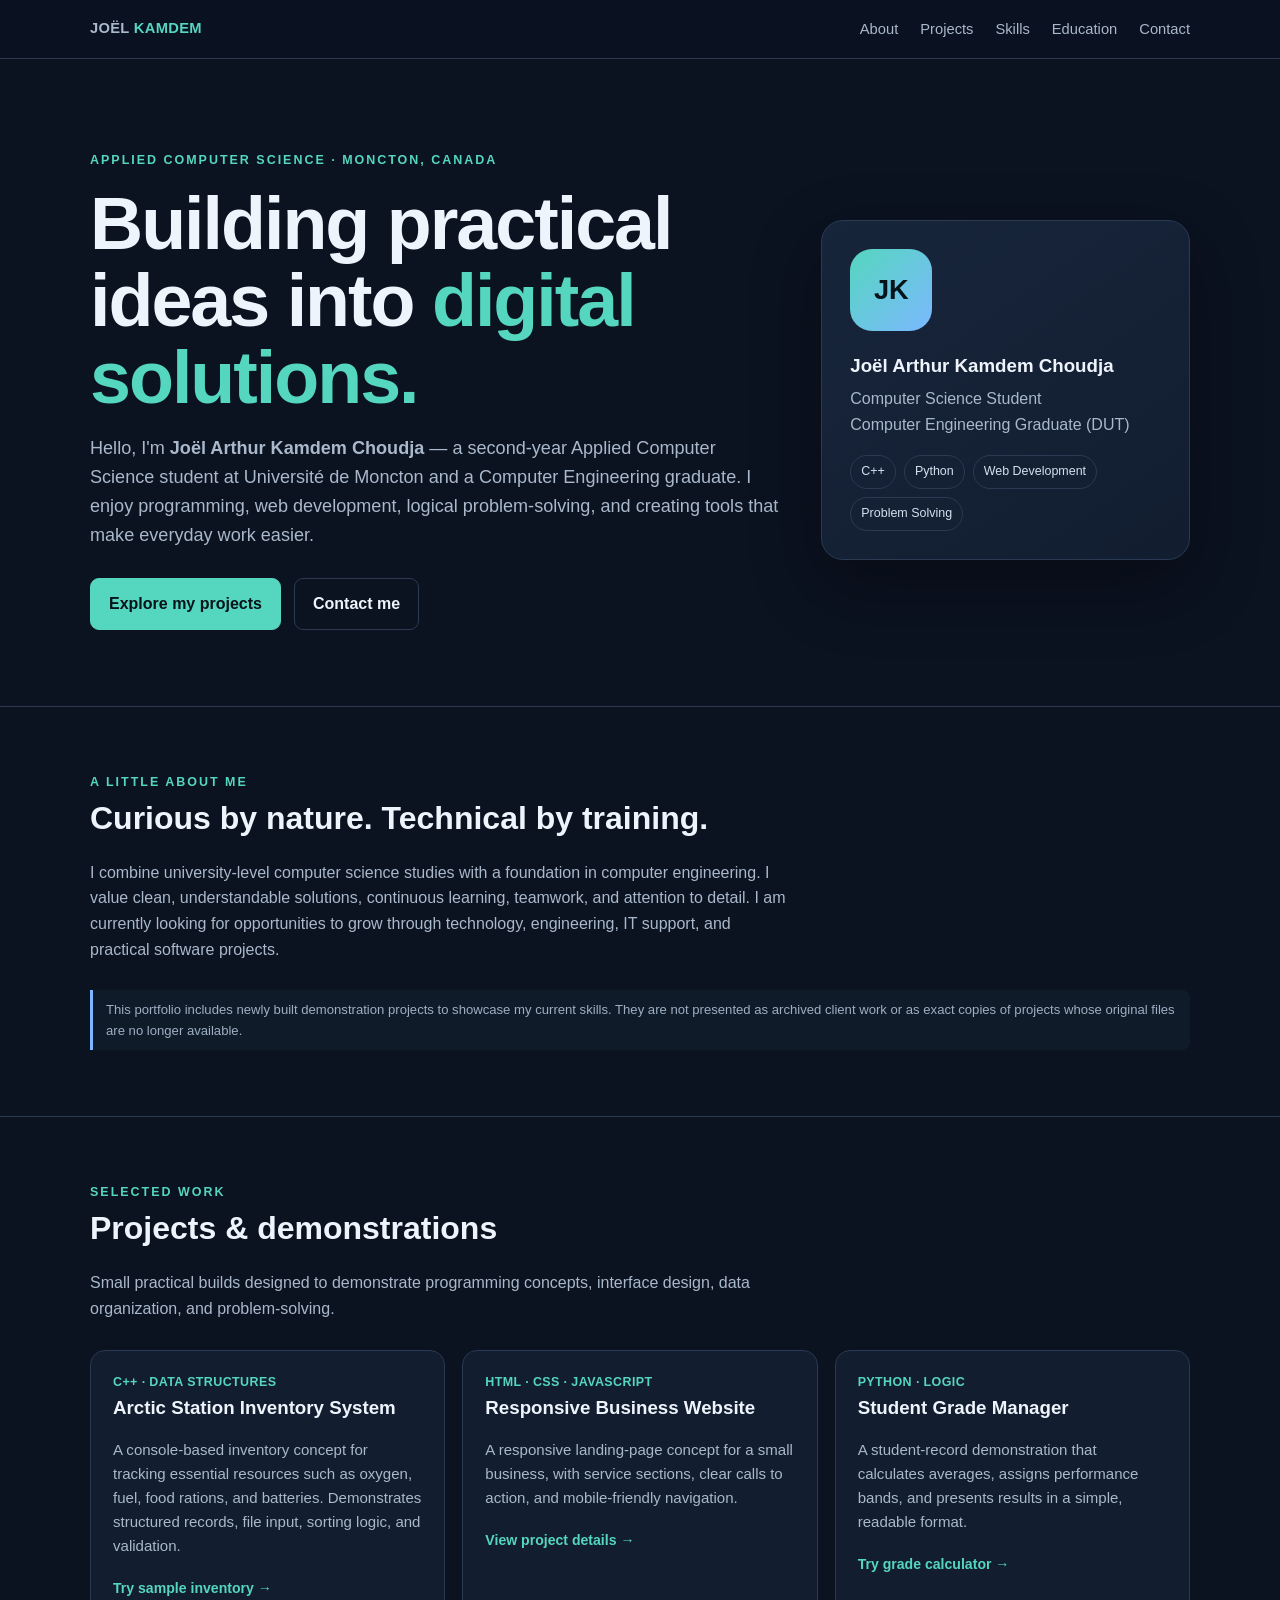
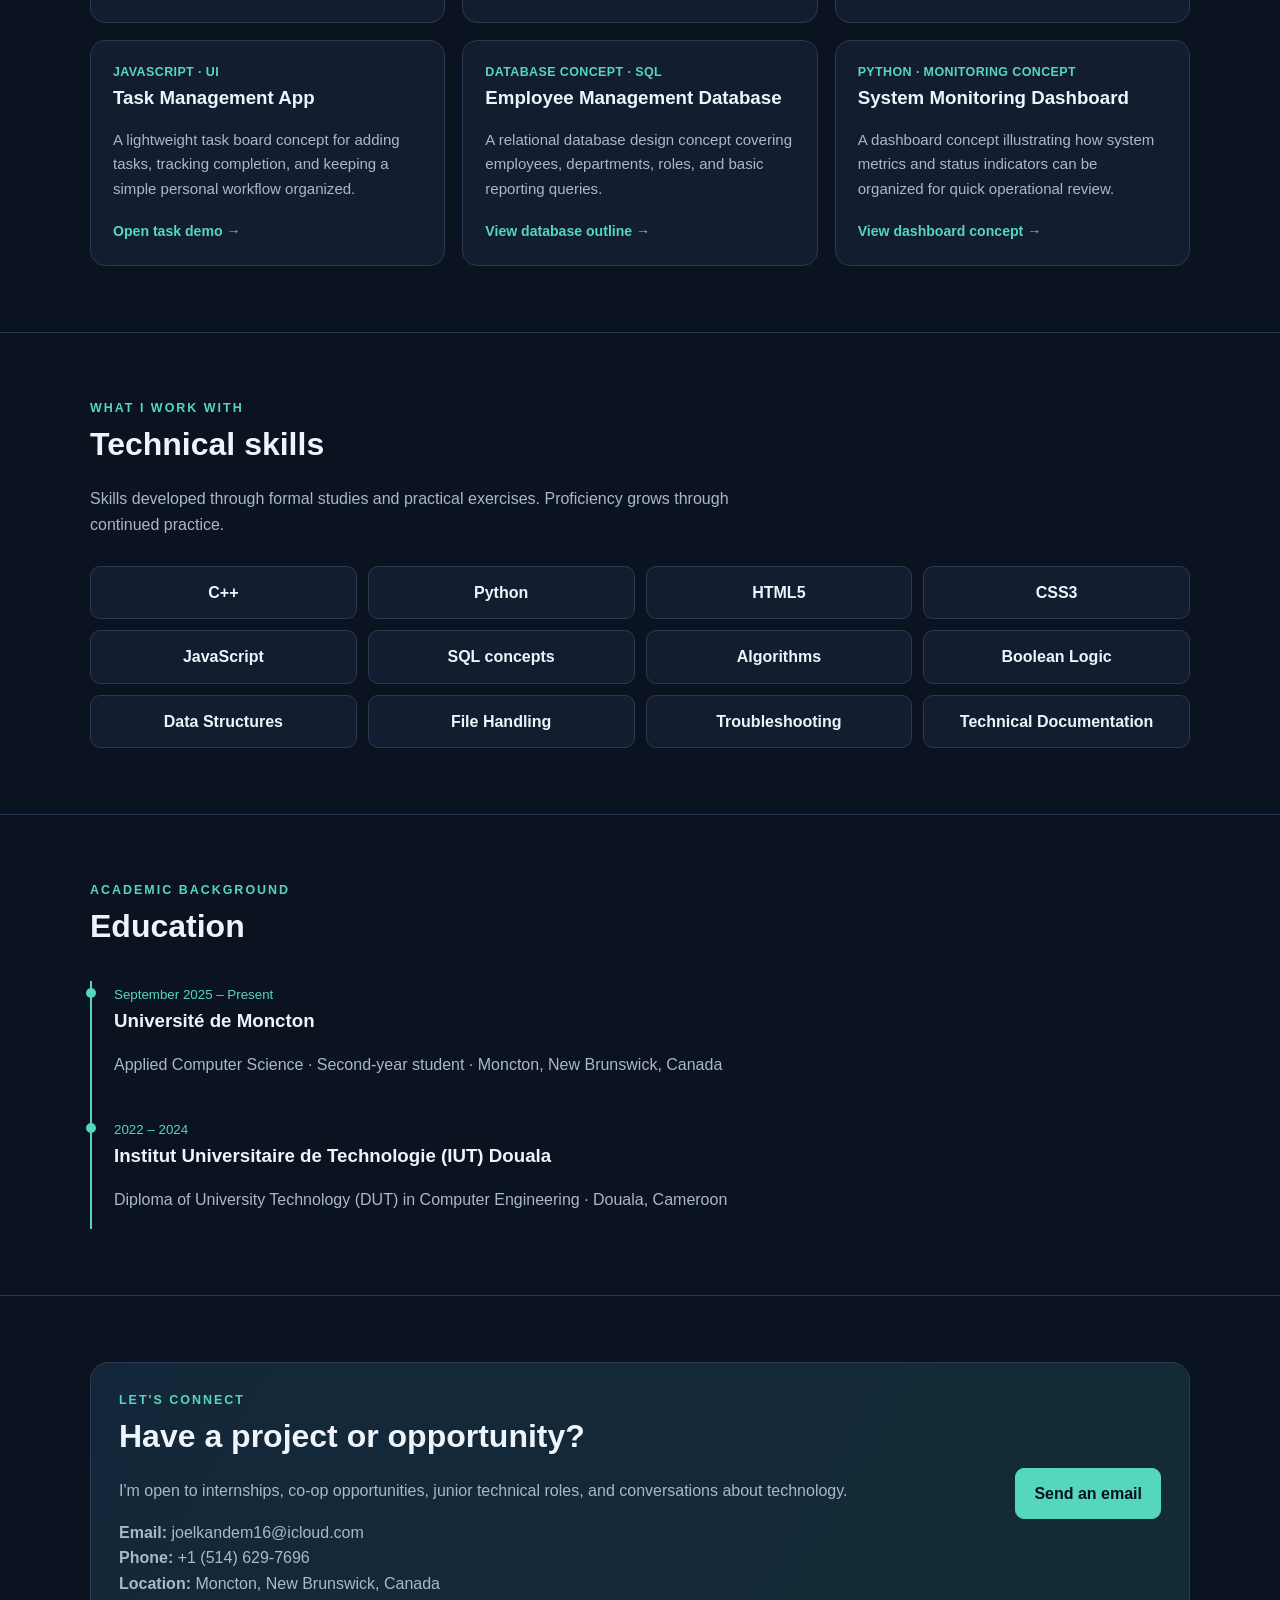
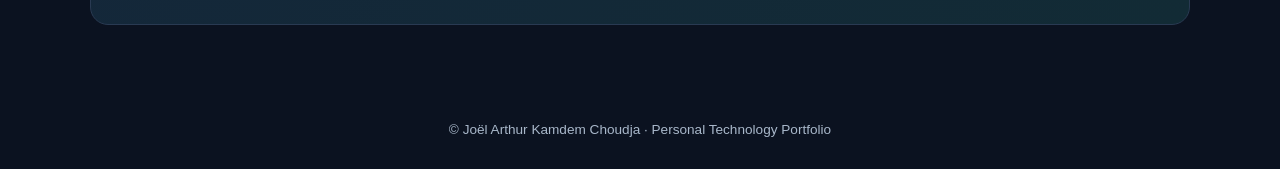
==== index.html @ 630c07f0 "Add files via upload" ====
<!DOCTYPE html>
<html lang="en">
<head>
<meta charset="UTF-8">
<meta name="viewport" content="width=device-width, initial-scale=1.0">
<meta name="description" content="Portfolio of Joël Arthur Kamdem Choudja, Applied Computer Science student and Computer Engineering graduate in Moncton, New Brunswick.">
<title>Joël Arthur Kamdem Choudja | Technology Portfolio</title>
<style>
:root{--bg:#0b1220;--panel:#121d30;--panel2:#17253b;--text:#eef4fb;--muted:#a9b8ca;--accent:#55d6be;--accent2:#7bb8ff;--line:#293a52}
*{box-sizing:border-box}html{scroll-behavior:smooth}body{margin:0;background:var(--bg);color:var(--text);font-family:Inter,Segoe UI,Arial,sans-serif;line-height:1.6}
a{color:inherit;text-decoration:none}.wrap{width:min(1100px,92%);margin:auto}
header{position:sticky;top:0;z-index:10;background:#0b1220eF;border-bottom:1px solid var(--line);backdrop-filter:blur(12px)}
nav{display:flex;justify-content:space-between;align-items:center;padding:16px 0;gap:20px}.brand{font-weight:800;letter-spacing:.3px}.brand span{color:var(--accent)}
nav ul{display:flex;gap:22px;list-style:none;padding:0;margin:0;flex-wrap:wrap}nav a{font-size:.92rem;color:var(--muted)}nav a:hover{color:var(--accent)}
.hero{padding:92px 0 76px;display:grid;grid-template-columns:1.5fr .8fr;gap:40px;align-items:center}
.eyebrow{color:var(--accent);font-weight:700;text-transform:uppercase;letter-spacing:2px;font-size:.78rem}
h1{font-size:clamp(2.5rem,6vw,4.6rem);line-height:1.05;margin:14px 0 18px;letter-spacing:-2px}
h1 em{font-style:normal;color:var(--accent)}.lead{font-size:1.13rem;color:var(--muted);max-width:690px}
.actions{display:flex;gap:13px;flex-wrap:wrap;margin-top:28px}.btn{display:inline-block;padding:12px 18px;border-radius:9px;font-weight:700;border:1px solid var(--accent);background:var(--accent);color:#07131b}.btn.secondary{background:transparent;color:var(--text);border-color:var(--line)}
.profile-card{background:linear-gradient(145deg,var(--panel2),var(--panel));border:1px solid var(--line);border-radius:22px;padding:28px;box-shadow:0 25px 70px #0005}
.initials{width:82px;height:82px;border-radius:22px;display:grid;place-items:center;background:linear-gradient(135deg,var(--accent),var(--accent2));color:#07131b;font-size:1.7rem;font-weight:900;margin-bottom:20px}
.profile-card h3{margin:0 0 5px}.profile-card p{color:var(--muted);margin:0}.tagrow{display:flex;flex-wrap:wrap;gap:8px;margin-top:18px}
.tag{font-size:.78rem;padding:6px 10px;border:1px solid var(--line);border-radius:99px;color:#d3e1ef}
section{padding:66px 0;border-top:1px solid var(--line)}.section-head{max-width:700px;margin-bottom:28px}
h2{font-size:2rem;margin:0 0 8px}.section-head p,.muted{color:var(--muted)}
.grid{display:grid;grid-template-columns:repeat(3,1fr);gap:17px}
.card{background:var(--panel);border:1px solid var(--line);border-radius:15px;padding:22px;transition:.2s}
.card:hover{transform:translateY(-4px);border-color:#47718d}.card h3{margin:0 0 8px}.card p{color:var(--muted);font-size:.94rem}.meta{font-size:.78rem;color:var(--accent);font-weight:700;letter-spacing:.4px}
.skillgrid{display:grid;grid-template-columns:repeat(4,1fr);gap:11px}.skill{background:var(--panel);border:1px solid var(--line);padding:13px;border-radius:10px;text-align:center;font-weight:650}
.timeline{border-left:2px solid var(--accent);padding-left:22px;display:grid;gap:22px}.timeline article{position:relative}.timeline article:before{content:"";position:absolute;width:10px;height:10px;border-radius:50%;background:var(--accent);left:-28px;top:7px}.timeline h3{margin:0}.timeline small{color:var(--accent)}
.contactbox{display:flex;justify-content:space-between;align-items:center;gap:24px;background:linear-gradient(120deg,#14273a,#122b35);border:1px solid var(--line);border-radius:18px;padding:28px}.contactbox p{color:var(--muted);margin-bottom:0}
footer{padding:28px 0;color:var(--muted);font-size:.85rem;text-align:center}
.note{font-size:.82rem;color:#9eafc2;border-left:3px solid var(--accent2);padding:9px 13px;background:#101b2a;border-radius:0 8px 8px 0;margin-top:18px}
.demo{display:inline-block;margin-top:7px;color:var(--accent);font-weight:700;font-size:.88rem;cursor:pointer;background:none;border:0;padding:0}
#demoPanel{display:none;margin-top:18px;background:#08101c;border:1px solid var(--line);border-radius:12px;padding:18px}
#demoPanel input{padding:9px;border-radius:7px;border:1px solid var(--line);background:var(--panel);color:white;margin:4px}
@media(max-width:800px){.hero{grid-template-columns:1fr;padding:65px 0}.grid{grid-template-columns:1fr 1fr}.skillgrid{grid-template-columns:1fr 1fr}.contactbox{display:block}}
@media(max-width:540px){nav{align-items:flex-start;flex-direction:column}nav ul{gap:13px}.grid{grid-template-columns:1fr}.hero{padding-top:48px}section{padding:48px 0}}
</style>
</head>
<body>
<header><div class="wrap"><nav>
<a class="brand" href="#home">JOËL <span>KAMDEM</span></a>
<ul><li><a href="#about">About</a></li><li><a href="#projects">Projects</a></li><li><a href="#skills">Skills</a></li><li><a href="#education">Education</a></li><li><a href="#contact">Contact</a></li></ul>
</nav></div></header>
<main>
<div class="wrap hero" id="home">
<div>
<div class="eyebrow">Applied Computer Science · Moncton, Canada</div>
<h1>Building practical ideas into <em>digital solutions.</em></h1>
<p class="lead">Hello, I'm <strong>Joël Arthur Kamdem Choudja</strong> — a second-year Applied Computer Science student at Université de Moncton and a Computer Engineering graduate. I enjoy programming, web development, logical problem-solving, and creating tools that make everyday work easier.</p>
<div class="actions"><a class="btn" href="#projects">Explore my projects</a><a class="btn secondary" href="mailto:joelkandem16@icloud.com">Contact me</a></div>
</div>
<aside class="profile-card">
<div class="initials">JK</div><h3>Joël Arthur Kamdem Choudja</h3><p>Computer Science Student<br>Computer Engineering Graduate (DUT)</p>
<div class="tagrow"><span class="tag">C++</span><span class="tag">Python</span><span class="tag">Web Development</span><span class="tag">Problem Solving</span></div>
</aside>
</div>

<section id="about"><div class="wrap">
<div class="section-head"><div class="eyebrow">A little about me</div><h2>Curious by nature. Technical by training.</h2>
<p>I combine university-level computer science studies with a foundation in computer engineering. I value clean, understandable solutions, continuous learning, teamwork, and attention to detail. I am currently looking for opportunities to grow through technology, engineering, IT support, and practical software projects.</p></div>
<div class="note">This portfolio includes newly built demonstration projects to showcase my current skills. They are not presented as archived client work or as exact copies of projects whose original files are no longer available.</div>
</div></section>

<section id="projects"><div class="wrap">
<div class="section-head"><div class="eyebrow">Selected work</div><h2>Projects & demonstrations</h2><p>Small practical builds designed to demonstrate programming concepts, interface design, data organization, and problem-solving.</p></div>
<div class="grid">
<article class="card"><div class="meta">C++ · DATA STRUCTURES</div><h3>Arctic Station Inventory System</h3><p>A console-based inventory concept for tracking essential resources such as oxygen, fuel, food rations, and batteries. Demonstrates structured records, file input, sorting logic, and validation.</p><button class="demo" onclick="showDemo('inventory')">Try sample inventory →</button></article>
<article class="card"><div class="meta">HTML · CSS · JAVASCRIPT</div><h3>Responsive Business Website</h3><p>A responsive landing-page concept for a small business, with service sections, clear calls to action, and mobile-friendly navigation.</p><button class="demo" onclick="showDemo('website')">View project details →</button></article>
<article class="card"><div class="meta">PYTHON · LOGIC</div><h3>Student Grade Manager</h3><p>A student-record demonstration that calculates averages, assigns performance bands, and presents results in a simple, readable format.</p><button class="demo" onclick="showDemo('grades')">Try grade calculator →</button></article>
<article class="card"><div class="meta">JAVASCRIPT · UI</div><h3>Task Management App</h3><p>A lightweight task board concept for adding tasks, tracking completion, and keeping a simple personal workflow organized.</p><button class="demo" onclick="showDemo('tasks')">Open task demo →</button></article>
<article class="card"><div class="meta">DATABASE CONCEPT · SQL</div><h3>Employee Management Database</h3><p>A relational database design concept covering employees, departments, roles, and basic reporting queries.</p><button class="demo" onclick="showDemo('database')">View database outline →</button></article>
<article class="card"><div class="meta">PYTHON · MONITORING CONCEPT</div><h3>System Monitoring Dashboard</h3><p>A dashboard concept illustrating how system metrics and status indicators can be organized for quick operational review.</p><button class="demo" onclick="showDemo('monitor')">View dashboard concept →</button></article>
</div>
<div id="demoPanel" aria-live="polite"></div>
</div></section>

<section id="skills"><div class="wrap">
<div class="section-head"><div class="eyebrow">What I work with</div><h2>Technical skills</h2><p>Skills developed through formal studies and practical exercises. Proficiency grows through continued practice.</p></div>
<div class="skillgrid"><div class="skill">C++</div><div class="skill">Python</div><div class="skill">HTML5</div><div class="skill">CSS3</div><div class="skill">JavaScript</div><div class="skill">SQL concepts</div><div class="skill">Algorithms</div><div class="skill">Boolean Logic</div><div class="skill">Data Structures</div><div class="skill">File Handling</div><div class="skill">Troubleshooting</div><div class="skill">Technical Documentation</div></div>
</div></section>

<section id="education"><div class="wrap">
<div class="section-head"><div class="eyebrow">Academic background</div><h2>Education</h2></div>
<div class="timeline">
<article><small>September 2025 – Present</small><h3>Université de Moncton</h3><p class="muted">Applied Computer Science · Second-year student · Moncton, New Brunswick, Canada</p></article>
<article><small>2022 – 2024</small><h3>Institut Universitaire de Technologie (IUT) Douala</h3><p class="muted">Diploma of University Technology (DUT) in Computer Engineering · Douala, Cameroon</p></article>
</div>
</div></section>

<section id="contact"><div class="wrap">
<div class="contactbox"><div><div class="eyebrow">Let's connect</div><h2>Have a project or opportunity?</h2><p>I'm open to internships, co-op opportunities, junior technical roles, and conversations about technology.</p><p><strong>Email:</strong> joelkandem16@icloud.com<br><strong>Phone:</strong> +1 (514) 629-7696<br><strong>Location:</strong> Moncton, New Brunswick, Canada</p></div><a class="btn" href="mailto:joelkandem16@icloud.com">Send an email</a></div>
</div></section>
</main>
<footer><div class="wrap">© <span id="year"></span> Joël Arthur Kamdem Choudja · Personal Technology Portfolio</div></footer>
<script>
document.getElementById('year').textContent=new Date().getFullYear();
function showDemo(type){
 const p=document.getElementById('demoPanel'); p.style.display='block';
 const content={
 inventory:`<h3>Sample inventory</h3><p>Illustrative records from the Arctic Station resource-tracking concept.</p><table style="width:100%;border-collapse:collapse"><tr><th align="left">Resource</th><th align="left">Quantity</th><th align="left">Status</th></tr><tr><td>Oxygen</td><td>120 units</td><td>Available</td></tr><tr><td>Fuel</td><td>85 units</td><td>Available</td></tr><tr><td>Food rations</td><td>240 packs</td><td>Available</td></tr><tr><td>Batteries</td><td>18 units</td><td>Low stock</td></tr></table>`,
 website:`<h3>Responsive business website</h3><p>Demo scope: responsive navigation, hero section, service cards, about section, contact call-to-action, and accessible mobile layout. The current portfolio itself demonstrates these front-end techniques.</p>`,
 grades:`<h3>Student grade calculator</h3><p>Enter three marks to calculate an average.</p><input id="g1" type="number" min="0" max="100" placeholder="Mark 1"><input id="g2" type="number" min="0" max="100" placeholder="Mark 2"><input id="g3" type="number" min="0" max="100" placeholder="Mark 3"><button class="btn" onclick="calcGrades()">Calculate</button><p id="gradeResult"></p>`,
 tasks:`<h3>Task list demo</h3><input id="taskInput" placeholder="Write a task"><button class="btn" onclick="addTask()">Add task</button><ul id="taskList"></ul>`,
 database:`<h3>Database outline</h3><p><b>Employees</b>(employee_id, first_name, last_name, department_id, role_id)<br><b>Departments</b>(department_id, department_name)<br><b>Roles</b>(role_id, role_name)<br>Example query objective: list employees by department and summarize headcount.</p>`,
 monitor:`<h3>Monitoring dashboard concept</h3><p>Example indicators: CPU utilization 34% · Memory utilization 62% · Storage utilization 48% · Service status: Operational. Values are illustrative and are not live device telemetry.</p>`
 };
 p.innerHTML=content[type]+'<p><button class="demo" onclick="document.getElementById(\\'demoPanel\\').style.display=\\'none\\'">Close ×</button></p>';
 p.scrollIntoView({behavior:'smooth',block:'nearest'});
}
function calcGrades(){let a=['g1','g2','g3'].map(x=>Number(document.getElementById(x).value));if(a.some(x=>!Number.isFinite(x)||x<0||x>100)){document.getElementById('gradeResult').textContent='Please enter three marks between 0 and 100.';return;}let avg=a.reduce((x,y)=>x+y,0)/3;document.getElementById('gradeResult').textContent='Average: '+avg.toFixed(1)+'%';}
function addTask(){let i=document.getElementById('taskInput'),v=i.value.trim();if(!v)return;let li=document.createElement('li');li.textContent=v+' ';let b=document.createElement('button');b.textContent='Done';b.className='demo';b.onclick=()=>{li.style.textDecoration='line-through';};li.appendChild(b);document.getElementById('taskList').appendChild(li);i.value='';}
</script>
</body></html>
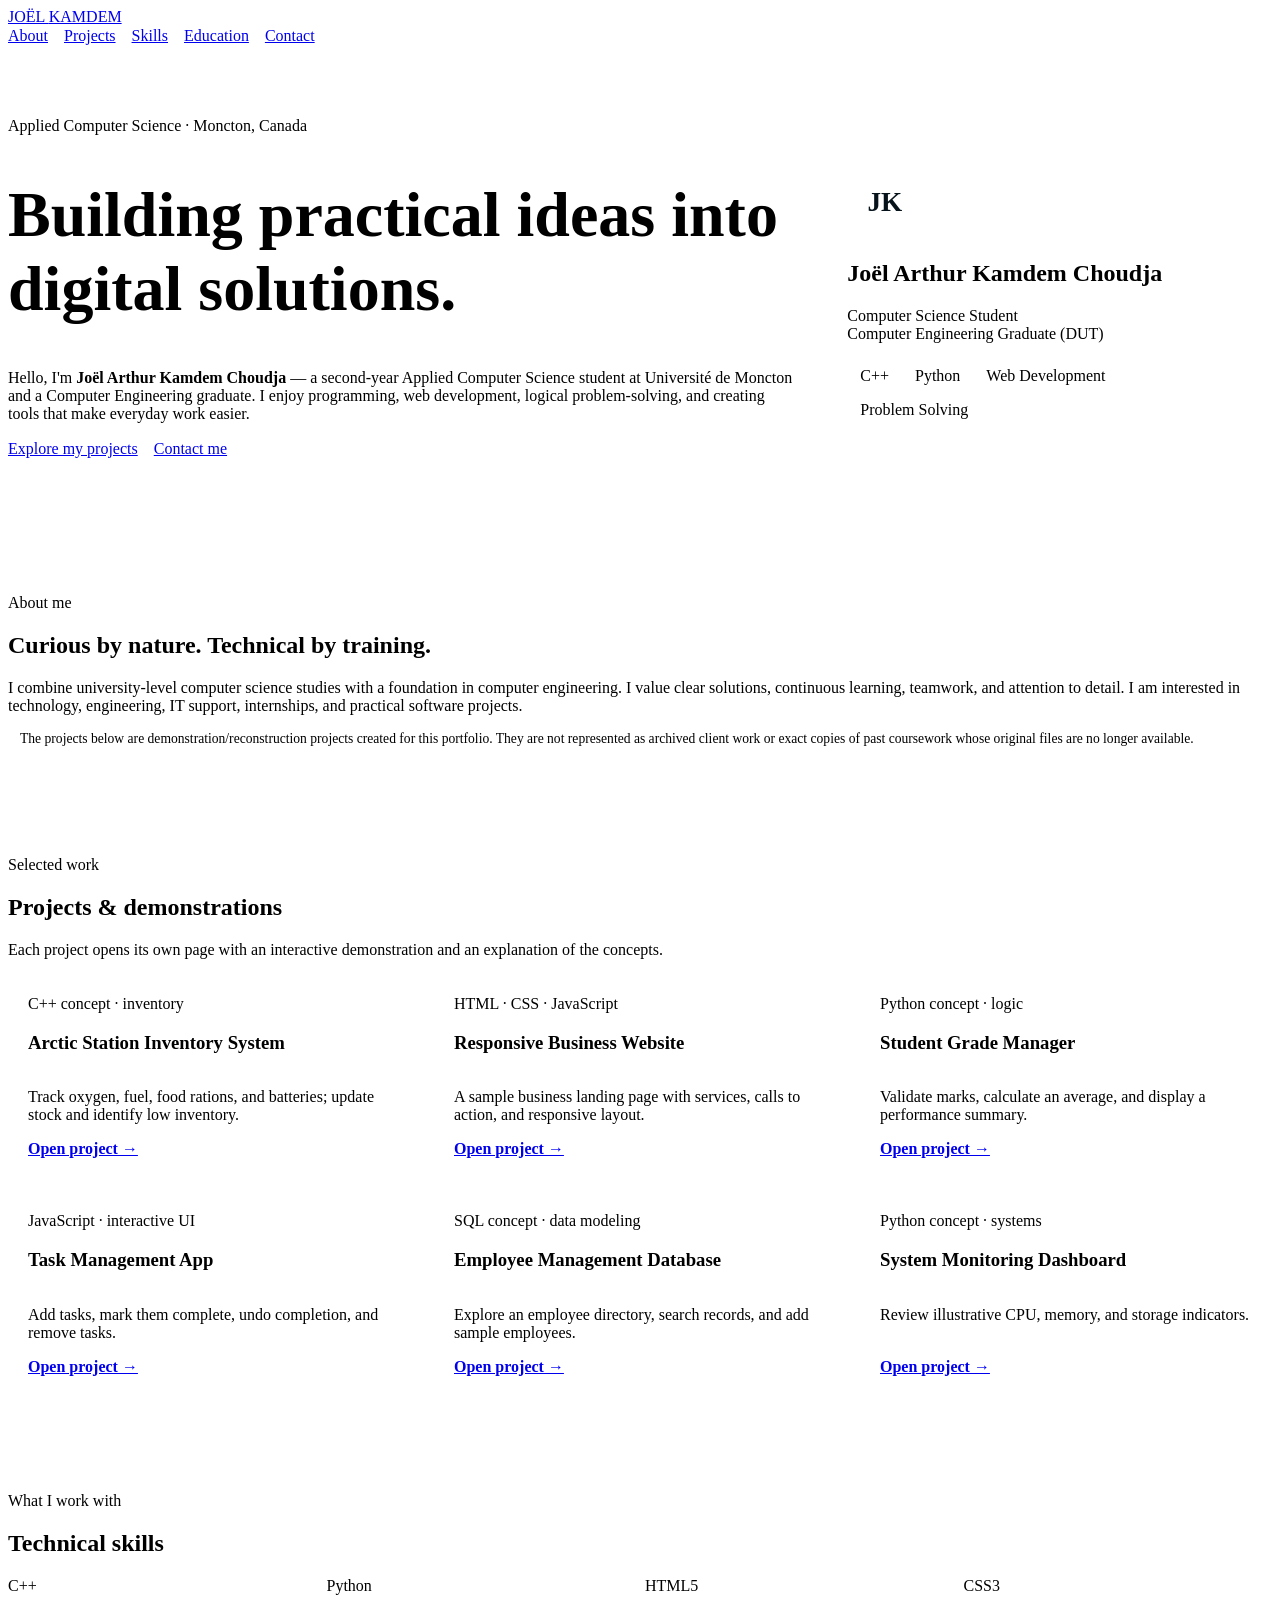
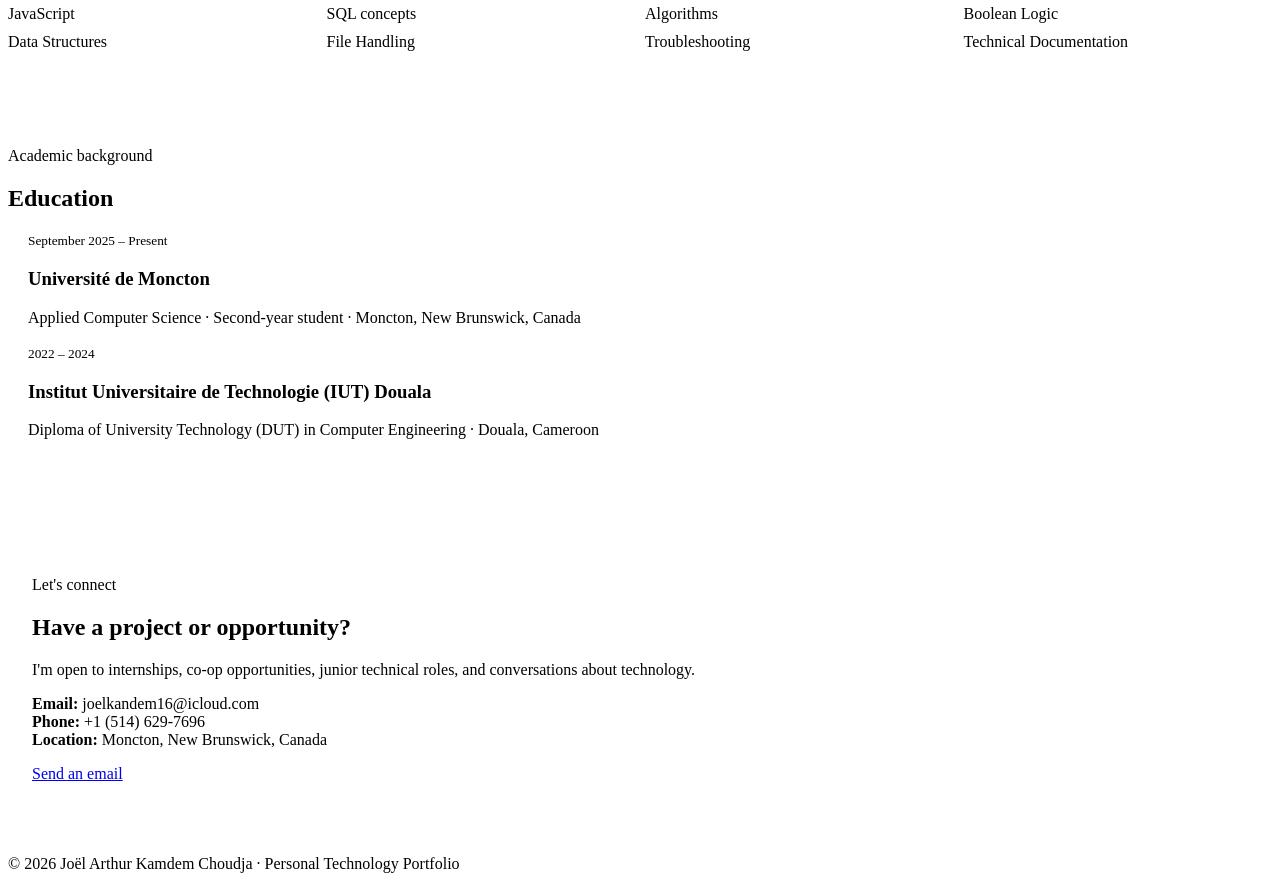
==== commit a172cdc8: "Add files via upload" ====
--- a/index.html
+++ b/index.html
@@ -1,115 +1,16 @@
-<!DOCTYPE html>
-<html lang="en">
-<head>
-<meta charset="UTF-8">
-<meta name="viewport" content="width=device-width, initial-scale=1.0">
-<meta name="description" content="Portfolio of Joël Arthur Kamdem Choudja, Applied Computer Science student and Computer Engineering graduate in Moncton, New Brunswick.">
-<title>Joël Arthur Kamdem Choudja | Technology Portfolio</title>
-<style>
-:root{--bg:#0b1220;--panel:#121d30;--panel2:#17253b;--text:#eef4fb;--muted:#a9b8ca;--accent:#55d6be;--accent2:#7bb8ff;--line:#293a52}
-*{box-sizing:border-box}html{scroll-behavior:smooth}body{margin:0;background:var(--bg);color:var(--text);font-family:Inter,Segoe UI,Arial,sans-serif;line-height:1.6}
-a{color:inherit;text-decoration:none}.wrap{width:min(1100px,92%);margin:auto}
-header{position:sticky;top:0;z-index:10;background:#0b1220eF;border-bottom:1px solid var(--line);backdrop-filter:blur(12px)}
-nav{display:flex;justify-content:space-between;align-items:center;padding:16px 0;gap:20px}.brand{font-weight:800;letter-spacing:.3px}.brand span{color:var(--accent)}
-nav ul{display:flex;gap:22px;list-style:none;padding:0;margin:0;flex-wrap:wrap}nav a{font-size:.92rem;color:var(--muted)}nav a:hover{color:var(--accent)}
-.hero{padding:92px 0 76px;display:grid;grid-template-columns:1.5fr .8fr;gap:40px;align-items:center}
-.eyebrow{color:var(--accent);font-weight:700;text-transform:uppercase;letter-spacing:2px;font-size:.78rem}
-h1{font-size:clamp(2.5rem,6vw,4.6rem);line-height:1.05;margin:14px 0 18px;letter-spacing:-2px}
-h1 em{font-style:normal;color:var(--accent)}.lead{font-size:1.13rem;color:var(--muted);max-width:690px}
-.actions{display:flex;gap:13px;flex-wrap:wrap;margin-top:28px}.btn{display:inline-block;padding:12px 18px;border-radius:9px;font-weight:700;border:1px solid var(--accent);background:var(--accent);color:#07131b}.btn.secondary{background:transparent;color:var(--text);border-color:var(--line)}
-.profile-card{background:linear-gradient(145deg,var(--panel2),var(--panel));border:1px solid var(--line);border-radius:22px;padding:28px;box-shadow:0 25px 70px #0005}
-.initials{width:82px;height:82px;border-radius:22px;display:grid;place-items:center;background:linear-gradient(135deg,var(--accent),var(--accent2));color:#07131b;font-size:1.7rem;font-weight:900;margin-bottom:20px}
-.profile-card h3{margin:0 0 5px}.profile-card p{color:var(--muted);margin:0}.tagrow{display:flex;flex-wrap:wrap;gap:8px;margin-top:18px}
-.tag{font-size:.78rem;padding:6px 10px;border:1px solid var(--line);border-radius:99px;color:#d3e1ef}
-section{padding:66px 0;border-top:1px solid var(--line)}.section-head{max-width:700px;margin-bottom:28px}
-h2{font-size:2rem;margin:0 0 8px}.section-head p,.muted{color:var(--muted)}
-.grid{display:grid;grid-template-columns:repeat(3,1fr);gap:17px}
-.card{background:var(--panel);border:1px solid var(--line);border-radius:15px;padding:22px;transition:.2s}
-.card:hover{transform:translateY(-4px);border-color:#47718d}.card h3{margin:0 0 8px}.card p{color:var(--muted);font-size:.94rem}.meta{font-size:.78rem;color:var(--accent);font-weight:700;letter-spacing:.4px}
-.skillgrid{display:grid;grid-template-columns:repeat(4,1fr);gap:11px}.skill{background:var(--panel);border:1px solid var(--line);padding:13px;border-radius:10px;text-align:center;font-weight:650}
-.timeline{border-left:2px solid var(--accent);padding-left:22px;display:grid;gap:22px}.timeline article{position:relative}.timeline article:before{content:"";position:absolute;width:10px;height:10px;border-radius:50%;background:var(--accent);left:-28px;top:7px}.timeline h3{margin:0}.timeline small{color:var(--accent)}
-.contactbox{display:flex;justify-content:space-between;align-items:center;gap:24px;background:linear-gradient(120deg,#14273a,#122b35);border:1px solid var(--line);border-radius:18px;padding:28px}.contactbox p{color:var(--muted);margin-bottom:0}
-footer{padding:28px 0;color:var(--muted);font-size:.85rem;text-align:center}
-.note{font-size:.82rem;color:#9eafc2;border-left:3px solid var(--accent2);padding:9px 13px;background:#101b2a;border-radius:0 8px 8px 0;margin-top:18px}
-.demo{display:inline-block;margin-top:7px;color:var(--accent);font-weight:700;font-size:.88rem;cursor:pointer;background:none;border:0;padding:0}
-#demoPanel{display:none;margin-top:18px;background:#08101c;border:1px solid var(--line);border-radius:12px;padding:18px}
-#demoPanel input{padding:9px;border-radius:7px;border:1px solid var(--line);background:var(--panel);color:white;margin:4px}
-@media(max-width:800px){.hero{grid-template-columns:1fr;padding:65px 0}.grid{grid-template-columns:1fr 1fr}.skillgrid{grid-template-columns:1fr 1fr}.contactbox{display:block}}
-@media(max-width:540px){nav{align-items:flex-start;flex-direction:column}nav ul{gap:13px}.grid{grid-template-columns:1fr}.hero{padding-top:48px}section{padding:48px 0}}
-</style>
-</head>
-<body>
-<header><div class="wrap"><nav>
-<a class="brand" href="#home">JOËL <span>KAMDEM</span></a>
-<ul><li><a href="#about">About</a></li><li><a href="#projects">Projects</a></li><li><a href="#skills">Skills</a></li><li><a href="#education">Education</a></li><li><a href="#contact">Contact</a></li></ul>
-</nav></div></header>
-<main>
-<div class="wrap hero" id="home">
-<div>
-<div class="eyebrow">Applied Computer Science · Moncton, Canada</div>
-<h1>Building practical ideas into <em>digital solutions.</em></h1>
-<p class="lead">Hello, I'm <strong>Joël Arthur Kamdem Choudja</strong> — a second-year Applied Computer Science student at Université de Moncton and a Computer Engineering graduate. I enjoy programming, web development, logical problem-solving, and creating tools that make everyday work easier.</p>
-<div class="actions"><a class="btn" href="#projects">Explore my projects</a><a class="btn secondary" href="mailto:joelkandem16@icloud.com">Contact me</a></div>
-</div>
-<aside class="profile-card">
-<div class="initials">JK</div><h3>Joël Arthur Kamdem Choudja</h3><p>Computer Science Student<br>Computer Engineering Graduate (DUT)</p>
-<div class="tagrow"><span class="tag">C++</span><span class="tag">Python</span><span class="tag">Web Development</span><span class="tag">Problem Solving</span></div>
-</aside>
-</div>
-
-<section id="about"><div class="wrap">
-<div class="section-head"><div class="eyebrow">A little about me</div><h2>Curious by nature. Technical by training.</h2>
-<p>I combine university-level computer science studies with a foundation in computer engineering. I value clean, understandable solutions, continuous learning, teamwork, and attention to detail. I am currently looking for opportunities to grow through technology, engineering, IT support, and practical software projects.</p></div>
-<div class="note">This portfolio includes newly built demonstration projects to showcase my current skills. They are not presented as archived client work or as exact copies of projects whose original files are no longer available.</div>
-</div></section>
-
-<section id="projects"><div class="wrap">
-<div class="section-head"><div class="eyebrow">Selected work</div><h2>Projects & demonstrations</h2><p>Small practical builds designed to demonstrate programming concepts, interface design, data organization, and problem-solving.</p></div>
-<div class="grid">
-<article class="card"><div class="meta">C++ · DATA STRUCTURES</div><h3>Arctic Station Inventory System</h3><p>A console-based inventory concept for tracking essential resources such as oxygen, fuel, food rations, and batteries. Demonstrates structured records, file input, sorting logic, and validation.</p><button class="demo" onclick="showDemo('inventory')">Try sample inventory →</button></article>
-<article class="card"><div class="meta">HTML · CSS · JAVASCRIPT</div><h3>Responsive Business Website</h3><p>A responsive landing-page concept for a small business, with service sections, clear calls to action, and mobile-friendly navigation.</p><button class="demo" onclick="showDemo('website')">View project details →</button></article>
-<article class="card"><div class="meta">PYTHON · LOGIC</div><h3>Student Grade Manager</h3><p>A student-record demonstration that calculates averages, assigns performance bands, and presents results in a simple, readable format.</p><button class="demo" onclick="showDemo('grades')">Try grade calculator →</button></article>
-<article class="card"><div class="meta">JAVASCRIPT · UI</div><h3>Task Management App</h3><p>A lightweight task board concept for adding tasks, tracking completion, and keeping a simple personal workflow organized.</p><button class="demo" onclick="showDemo('tasks')">Open task demo →</button></article>
-<article class="card"><div class="meta">DATABASE CONCEPT · SQL</div><h3>Employee Management Database</h3><p>A relational database design concept covering employees, departments, roles, and basic reporting queries.</p><button class="demo" onclick="showDemo('database')">View database outline →</button></article>
-<article class="card"><div class="meta">PYTHON · MONITORING CONCEPT</div><h3>System Monitoring Dashboard</h3><p>A dashboard concept illustrating how system metrics and status indicators can be organized for quick operational review.</p><button class="demo" onclick="showDemo('monitor')">View dashboard concept →</button></article>
-</div>
-<div id="demoPanel" aria-live="polite"></div>
-</div></section>
-
-<section id="skills"><div class="wrap">
-<div class="section-head"><div class="eyebrow">What I work with</div><h2>Technical skills</h2><p>Skills developed through formal studies and practical exercises. Proficiency grows through continued practice.</p></div>
-<div class="skillgrid"><div class="skill">C++</div><div class="skill">Python</div><div class="skill">HTML5</div><div class="skill">CSS3</div><div class="skill">JavaScript</div><div class="skill">SQL concepts</div><div class="skill">Algorithms</div><div class="skill">Boolean Logic</div><div class="skill">Data Structures</div><div class="skill">File Handling</div><div class="skill">Troubleshooting</div><div class="skill">Technical Documentation</div></div>
-</div></section>
-
-<section id="education"><div class="wrap">
-<div class="section-head"><div class="eyebrow">Academic background</div><h2>Education</h2></div>
-<div class="timeline">
-<article><small>September 2025 – Present</small><h3>Université de Moncton</h3><p class="muted">Applied Computer Science · Second-year student · Moncton, New Brunswick, Canada</p></article>
-<article><small>2022 – 2024</small><h3>Institut Universitaire de Technologie (IUT) Douala</h3><p class="muted">Diploma of University Technology (DUT) in Computer Engineering · Douala, Cameroon</p></article>
-</div>
-</div></section>
-
-<section id="contact"><div class="wrap">
-<div class="contactbox"><div><div class="eyebrow">Let's connect</div><h2>Have a project or opportunity?</h2><p>I'm open to internships, co-op opportunities, junior technical roles, and conversations about technology.</p><p><strong>Email:</strong> joelkandem16@icloud.com<br><strong>Phone:</strong> +1 (514) 629-7696<br><strong>Location:</strong> Moncton, New Brunswick, Canada</p></div><a class="btn" href="mailto:joelkandem16@icloud.com">Send an email</a></div>
-</div></section>
-</main>
-<footer><div class="wrap">© <span id="year"></span> Joël Arthur Kamdem Choudja · Personal Technology Portfolio</div></footer>
-<script>
-document.getElementById('year').textContent=new Date().getFullYear();
-function showDemo(type){
- const p=document.getElementById('demoPanel'); p.style.display='block';
- const content={
- inventory:`<h3>Sample inventory</h3><p>Illustrative records from the Arctic Station resource-tracking concept.</p><table style="width:100%;border-collapse:collapse"><tr><th align="left">Resource</th><th align="left">Quantity</th><th align="left">Status</th></tr><tr><td>Oxygen</td><td>120 units</td><td>Available</td></tr><tr><td>Fuel</td><td>85 units</td><td>Available</td></tr><tr><td>Food rations</td><td>240 packs</td><td>Available</td></tr><tr><td>Batteries</td><td>18 units</td><td>Low stock</td></tr></table>`,
- website:`<h3>Responsive business website</h3><p>Demo scope: responsive navigation, hero section, service cards, about section, contact call-to-action, and accessible mobile layout. The current portfolio itself demonstrates these front-end techniques.</p>`,
- grades:`<h3>Student grade calculator</h3><p>Enter three marks to calculate an average.</p><input id="g1" type="number" min="0" max="100" placeholder="Mark 1"><input id="g2" type="number" min="0" max="100" placeholder="Mark 2"><input id="g3" type="number" min="0" max="100" placeholder="Mark 3"><button class="btn" onclick="calcGrades()">Calculate</button><p id="gradeResult"></p>`,
- tasks:`<h3>Task list demo</h3><input id="taskInput" placeholder="Write a task"><button class="btn" onclick="addTask()">Add task</button><ul id="taskList"></ul>`,
- database:`<h3>Database outline</h3><p><b>Employees</b>(employee_id, first_name, last_name, department_id, role_id)<br><b>Departments</b>(department_id, department_name)<br><b>Roles</b>(role_id, role_name)<br>Example query objective: list employees by department and summarize headcount.</p>`,
- monitor:`<h3>Monitoring dashboard concept</h3><p>Example indicators: CPU utilization 34% · Memory utilization 62% · Storage utilization 48% · Service status: Operational. Values are illustrative and are not live device telemetry.</p>`
- };
- p.innerHTML=content[type]+'<p><button class="demo" onclick="document.getElementById(\\'demoPanel\\').style.display=\\'none\\'">Close ×</button></p>';
- p.scrollIntoView({behavior:'smooth',block:'nearest'});
-}
-function calcGrades(){let a=['g1','g2','g3'].map(x=>Number(document.getElementById(x).value));if(a.some(x=>!Number.isFinite(x)||x<0||x>100)){document.getElementById('gradeResult').textContent='Please enter three marks between 0 and 100.';return;}let avg=a.reduce((x,y)=>x+y,0)/3;document.getElementById('gradeResult').textContent='Average: '+avg.toFixed(1)+'%';}
-function addTask(){let i=document.getElementById('taskInput'),v=i.value.trim();if(!v)return;let li=document.createElement('li');li.textContent=v+' ';let b=document.createElement('button');b.textContent='Done';b.className='demo';b.onclick=()=>{li.style.textDecoration='line-through';};li.appendChild(b);document.getElementById('taskList').appendChild(li);i.value='';}
-</script>
-</body></html>+<!doctype html><html lang="en"><head><meta charset="utf-8"><meta name="viewport" content="width=device-width,initial-scale=1"><title>Joël Arthur Kamdem Choudja | Technology Portfolio</title><link rel="stylesheet" href="assets/style.css"><style>
+.hero{display:grid;grid-template-columns:1.4fr .8fr;gap:30px;align-items:center;padding:70px 0}.hero h1{font-size:clamp(2.4rem,6vw,4rem)}.hero em{color:var(--accent);font-style:normal}.initials{width:75px;height:75px;background:var(--accent);color:#07131b;display:grid;place-items:center;border-radius:18px;font-size:1.7rem;font-weight:bold}.profile,.contact{padding:24px;background:var(--panel);border:1px solid var(--line);border-radius:16px}.section{padding:48px 0;border-top:1px solid var(--line)}.cards{display:grid;grid-template-columns:repeat(3,1fr);gap:14px}.card{background:var(--panel);border:1px solid var(--line);border-radius:14px;padding:20px;display:flex;flex-direction:column}.card p{flex:1}.card a{font-weight:bold}.skills{display:grid;grid-template-columns:repeat(4,1fr);gap:10px}.timeline{border-left:2px solid var(--accent);padding-left:20px}.timeline article{margin:17px 0}.timeline small{color:var(--accent)}.tag{display:inline-block;border:1px solid var(--line);border-radius:30px;padding:4px 9px;margin:4px;color:var(--muted)}@media(max-width:760px){.hero{grid-template-columns:1fr}.cards{grid-template-columns:1fr 1fr}.skills{grid-template-columns:1fr 1fr}}@media(max-width:520px){.cards{grid-template-columns:1fr}}
+</style></head><body><header><div class="wrap"><nav><a class="brand" href="#home">JOËL <span>KAMDEM</span></a><div><a href="#about">About</a>　<a href="#projects">Projects</a>　<a href="#skills">Skills</a>　<a href="#education">Education</a>　<a href="#contact">Contact</a></div></nav></div></header><main class="wrap">
+<div class="hero" id="home"><div><div class="eyebrow">Applied Computer Science · Moncton, Canada</div><h1>Building practical ideas into <em>digital solutions.</em></h1><p>Hello, I'm <b>Joël Arthur Kamdem Choudja</b> — a second-year Applied Computer Science student at Université de Moncton and a Computer Engineering graduate. I enjoy programming, web development, logical problem-solving, and creating tools that make everyday work easier.</p><p><a class="btn" href="#projects">Explore my projects</a>　<a href="mailto:joelkandem16@icloud.com">Contact me</a></p></div><aside class="profile"><div class="initials">JK</div><h2>Joël Arthur Kamdem Choudja</h2><p>Computer Science Student<br>Computer Engineering Graduate (DUT)</p><span class="tag">C++</span><span class="tag">Python</span><span class="tag">Web Development</span><span class="tag">Problem Solving</span></aside></div>
+<section class="section" id="about"><div class="eyebrow">About me</div><h2>Curious by nature. Technical by training.</h2><p>I combine university-level computer science studies with a foundation in computer engineering. I value clear solutions, continuous learning, teamwork, and attention to detail. I am interested in technology, engineering, IT support, internships, and practical software projects.</p><p style="font-size:.85rem;border-left:3px solid var(--accent);padding-left:12px">The projects below are demonstration/reconstruction projects created for this portfolio. They are not represented as archived client work or exact copies of past coursework whose original files are no longer available.</p></section>
+<section class="section" id="projects"><div class="eyebrow">Selected work</div><h2>Projects & demonstrations</h2><p>Each project opens its own page with an interactive demonstration and an explanation of the concepts.</p><div class="cards">
+<div class="card"><div class="eyebrow">C++ concept · inventory</div><h3>Arctic Station Inventory System</h3><p>Track oxygen, fuel, food rations, and batteries; update stock and identify low inventory.</p><a href="projects/arctic-inventory.html">Open project →</a></div>
+<div class="card"><div class="eyebrow">HTML · CSS · JavaScript</div><h3>Responsive Business Website</h3><p>A sample business landing page with services, calls to action, and responsive layout.</p><a href="projects/business-website.html">Open project →</a></div>
+<div class="card"><div class="eyebrow">Python concept · logic</div><h3>Student Grade Manager</h3><p>Validate marks, calculate an average, and display a performance summary.</p><a href="projects/student-grade-manager.html">Open project →</a></div>
+<div class="card"><div class="eyebrow">JavaScript · interactive UI</div><h3>Task Management App</h3><p>Add tasks, mark them complete, undo completion, and remove tasks.</p><a href="projects/task-manager.html">Open project →</a></div>
+<div class="card"><div class="eyebrow">SQL concept · data modeling</div><h3>Employee Management Database</h3><p>Explore an employee directory, search records, and add sample employees.</p><a href="projects/employee-database.html">Open project →</a></div>
+<div class="card"><div class="eyebrow">Python concept · systems</div><h3>System Monitoring Dashboard</h3><p>Review illustrative CPU, memory, and storage indicators.</p><a href="projects/system-monitor.html">Open project →</a></div></div></section>
+<section class="section" id="skills"><div class="eyebrow">What I work with</div><h2>Technical skills</h2><div class="skills"><div class="skill">C++</div><div class="skill">Python</div><div class="skill">HTML5</div><div class="skill">CSS3</div><div class="skill">JavaScript</div><div class="skill">SQL concepts</div><div class="skill">Algorithms</div><div class="skill">Boolean Logic</div><div class="skill">Data Structures</div><div class="skill">File Handling</div><div class="skill">Troubleshooting</div><div class="skill">Technical Documentation</div></div></section>
+<section class="section" id="education"><div class="eyebrow">Academic background</div><h2>Education</h2><div class="timeline"><article><small>September 2025 – Present</small><h3>Université de Moncton</h3><p>Applied Computer Science · Second-year student · Moncton, New Brunswick, Canada</p></article><article><small>2022 – 2024</small><h3>Institut Universitaire de Technologie (IUT) Douala</h3><p>Diploma of University Technology (DUT) in Computer Engineering · Douala, Cameroon</p></article></div></section>
+<section class="section" id="contact"><div class="contact"><div class="eyebrow">Let's connect</div><h2>Have a project or opportunity?</h2><p>I'm open to internships, co-op opportunities, junior technical roles, and conversations about technology.</p><p><b>Email:</b> joelkandem16@icloud.com<br><b>Phone:</b> +1 (514) 629-7696<br><b>Location:</b> Moncton, New Brunswick, Canada</p><a class="btn" href="mailto:joelkandem16@icloud.com">Send an email</a></div></section>
+</main><footer class="wrap">© 2026 Joël Arthur Kamdem Choudja · Personal Technology Portfolio</footer></body></html>
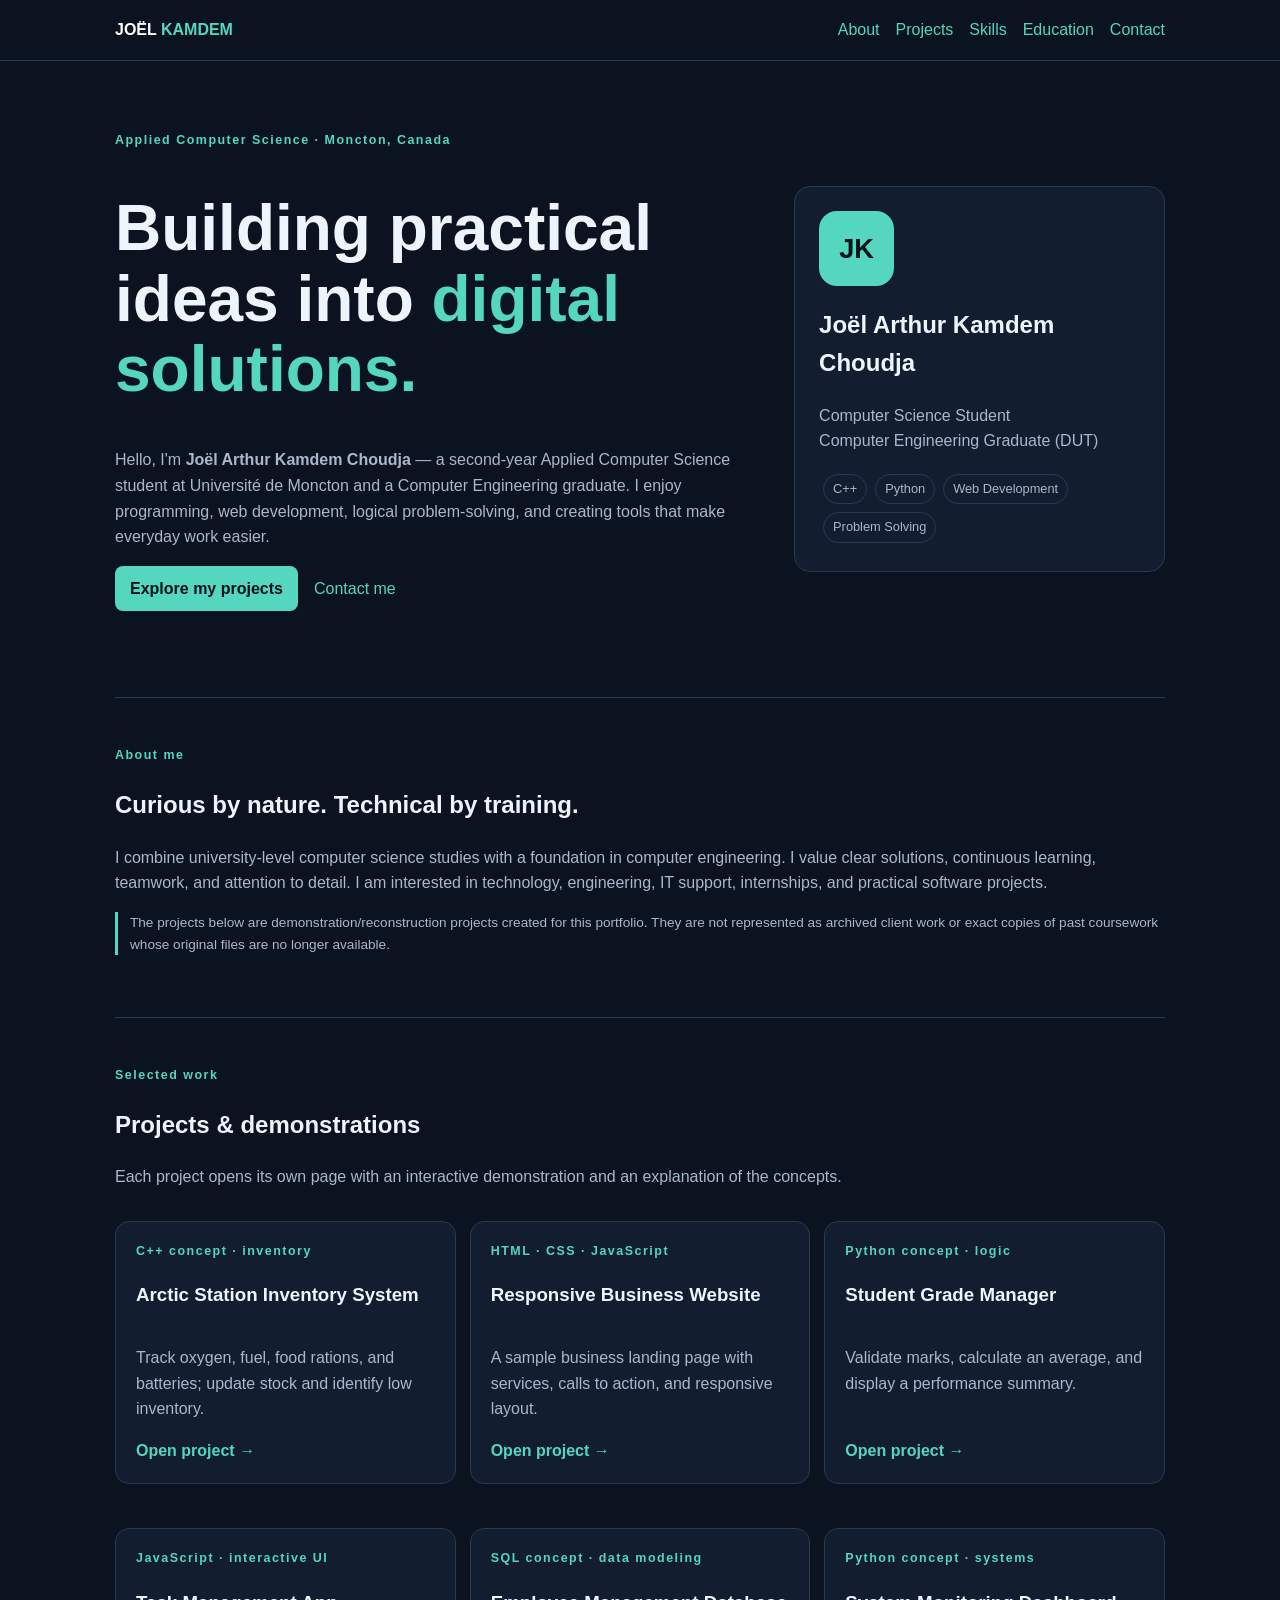
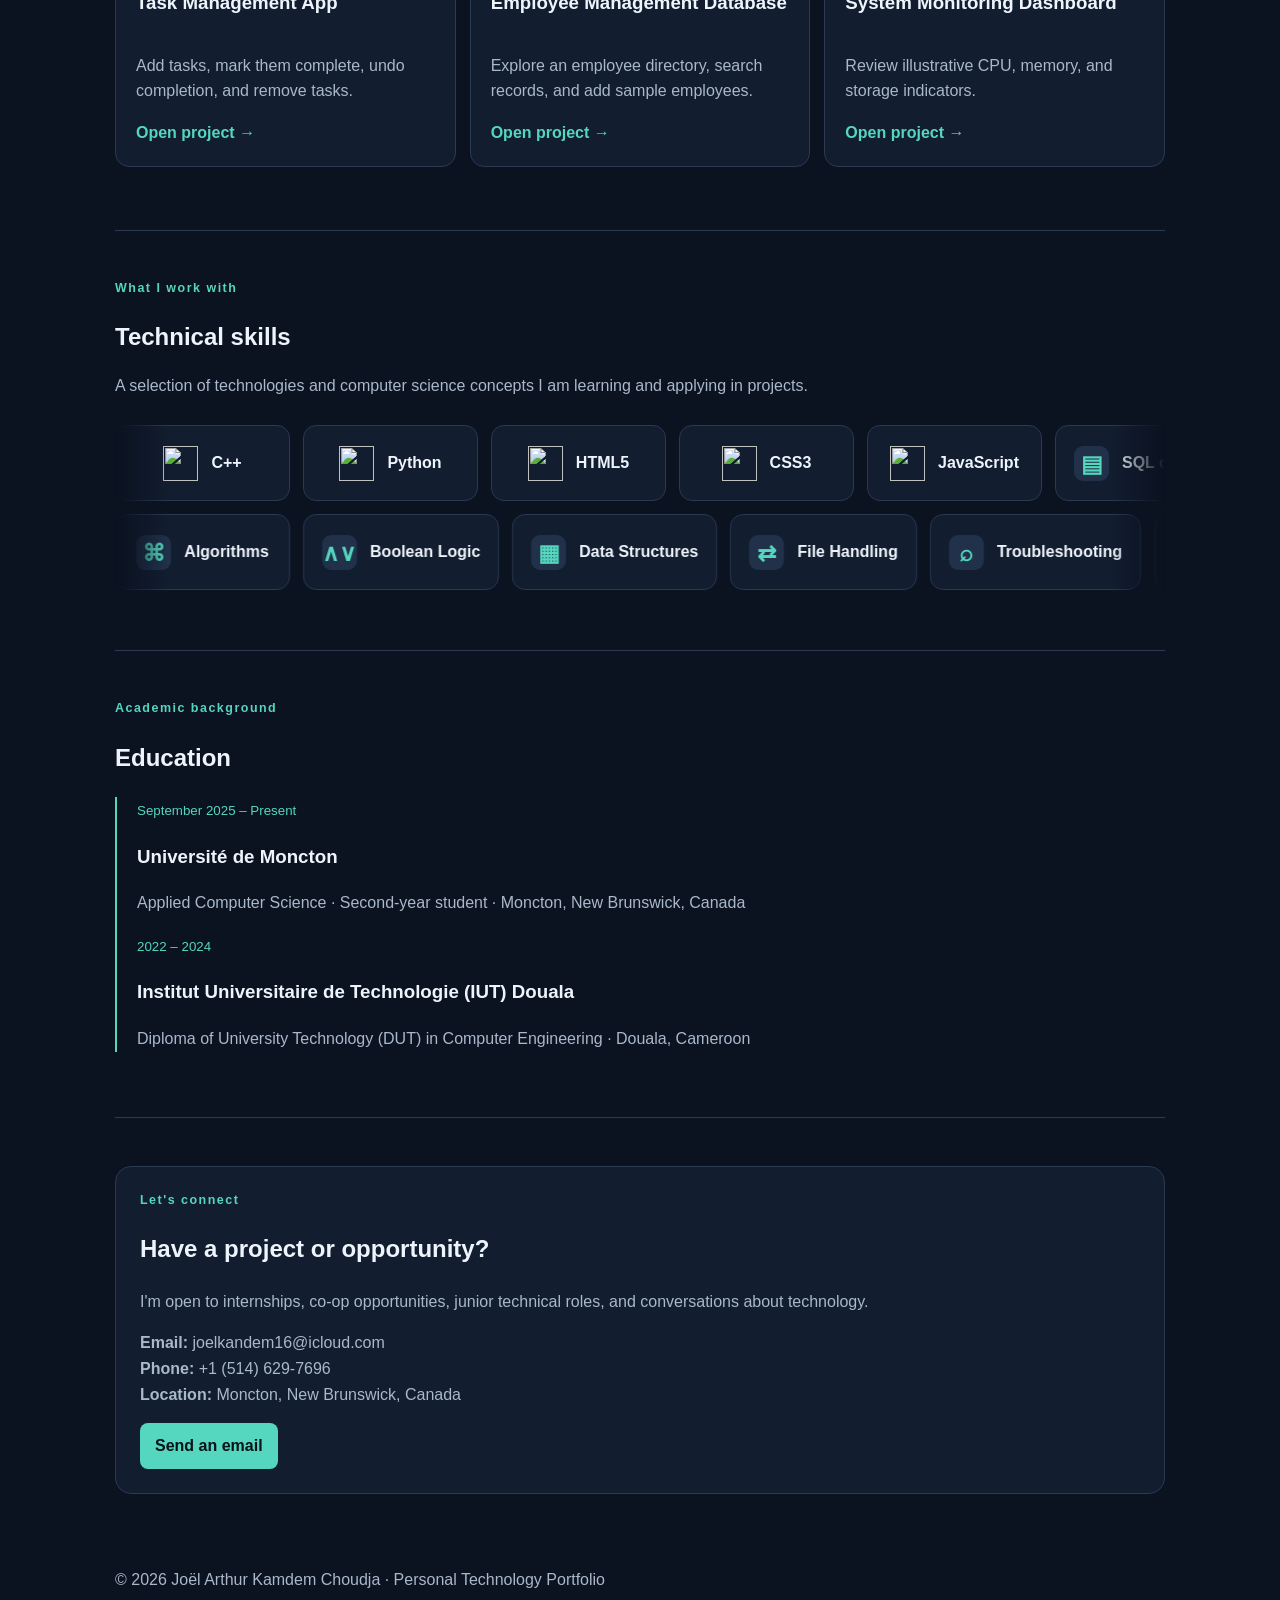
==== commit ec1f4bb1: "Add files via upload" ====
--- a/index.html
+++ b/index.html
@@ -1,5 +1,7 @@
 <!doctype html><html lang="en"><head><meta charset="utf-8"><meta name="viewport" content="width=device-width,initial-scale=1"><title>Joël Arthur Kamdem Choudja | Technology Portfolio</title><link rel="stylesheet" href="assets/style.css"><style>
 .hero{display:grid;grid-template-columns:1.4fr .8fr;gap:30px;align-items:center;padding:70px 0}.hero h1{font-size:clamp(2.4rem,6vw,4rem)}.hero em{color:var(--accent);font-style:normal}.initials{width:75px;height:75px;background:var(--accent);color:#07131b;display:grid;place-items:center;border-radius:18px;font-size:1.7rem;font-weight:bold}.profile,.contact{padding:24px;background:var(--panel);border:1px solid var(--line);border-radius:16px}.section{padding:48px 0;border-top:1px solid var(--line)}.cards{display:grid;grid-template-columns:repeat(3,1fr);gap:14px}.card{background:var(--panel);border:1px solid var(--line);border-radius:14px;padding:20px;display:flex;flex-direction:column}.card p{flex:1}.card a{font-weight:bold}.skills{display:grid;grid-template-columns:repeat(4,1fr);gap:10px}.timeline{border-left:2px solid var(--accent);padding-left:20px}.timeline article{margin:17px 0}.timeline small{color:var(--accent)}.tag{display:inline-block;border:1px solid var(--line);border-radius:30px;padding:4px 9px;margin:4px;color:var(--muted)}@media(max-width:760px){.hero{grid-template-columns:1fr}.cards{grid-template-columns:1fr 1fr}.skills{grid-template-columns:1fr 1fr}}@media(max-width:520px){.cards{grid-template-columns:1fr}}
+
+.skills-intro{margin-top:-4px;margin-bottom:22px}.skills-marquee{display:grid;gap:13px;overflow:hidden;padding:5px 0 12px;mask-image:linear-gradient(to right,transparent,black 5%,black 95%,transparent)}.skills-track{display:flex;width:max-content;gap:13px;animation:skills-scroll 34s linear infinite}.track-two{animation-direction:reverse;animation-duration:39s}.skills-marquee:hover .skills-track{animation-play-state:paused}.skill-chip{min-width:175px;min-height:76px;padding:13px 18px;display:flex;align-items:center;justify-content:center;gap:13px;background:var(--panel);border:1px solid var(--line);border-radius:13px;color:var(--text);font-weight:600;white-space:nowrap;transition:transform .2s ease,border-color .2s ease}.skill-chip:hover{transform:translateY(-3px);border-color:var(--accent)}.skill-chip img{width:35px;height:35px;object-fit:contain}.concept-icon{width:35px;height:35px;display:grid;place-items:center;border-radius:9px;background:#203149;color:var(--accent);font-size:1.45rem;font-weight:700;flex:0 0 35px}.track-two .concept-icon{font-family:Arial,sans-serif}.skills-track{will-change:transform}@keyframes skills-scroll{from{transform:translateX(0)}to{transform:translateX(-50%)}}@media(prefers-reduced-motion:reduce){.skills-track{animation:none;flex-wrap:wrap;width:100%;}.skills-marquee{mask-image:none}.skills-track[aria-hidden=true]{display:none}}@media(max-width:520px){.skill-chip{min-width:150px;min-height:68px;padding:10px 14px}.skill-chip img,.concept-icon{width:30px;height:30px;flex-basis:30px}}
 </style></head><body><header><div class="wrap"><nav><a class="brand" href="#home">JOËL <span>KAMDEM</span></a><div><a href="#about">About</a>　<a href="#projects">Projects</a>　<a href="#skills">Skills</a>　<a href="#education">Education</a>　<a href="#contact">Contact</a></div></nav></div></header><main class="wrap">
 <div class="hero" id="home"><div><div class="eyebrow">Applied Computer Science · Moncton, Canada</div><h1>Building practical ideas into <em>digital solutions.</em></h1><p>Hello, I'm <b>Joël Arthur Kamdem Choudja</b> — a second-year Applied Computer Science student at Université de Moncton and a Computer Engineering graduate. I enjoy programming, web development, logical problem-solving, and creating tools that make everyday work easier.</p><p><a class="btn" href="#projects">Explore my projects</a>　<a href="mailto:joelkandem16@icloud.com">Contact me</a></p></div><aside class="profile"><div class="initials">JK</div><h2>Joël Arthur Kamdem Choudja</h2><p>Computer Science Student<br>Computer Engineering Graduate (DUT)</p><span class="tag">C++</span><span class="tag">Python</span><span class="tag">Web Development</span><span class="tag">Problem Solving</span></aside></div>
 <section class="section" id="about"><div class="eyebrow">About me</div><h2>Curious by nature. Technical by training.</h2><p>I combine university-level computer science studies with a foundation in computer engineering. I value clear solutions, continuous learning, teamwork, and attention to detail. I am interested in technology, engineering, IT support, internships, and practical software projects.</p><p style="font-size:.85rem;border-left:3px solid var(--accent);padding-left:12px">The projects below are demonstration/reconstruction projects created for this portfolio. They are not represented as archived client work or exact copies of past coursework whose original files are no longer available.</p></section>
@@ -10,7 +12,37 @@
 <div class="card"><div class="eyebrow">JavaScript · interactive UI</div><h3>Task Management App</h3><p>Add tasks, mark them complete, undo completion, and remove tasks.</p><a href="projects/task-manager.html">Open project →</a></div>
 <div class="card"><div class="eyebrow">SQL concept · data modeling</div><h3>Employee Management Database</h3><p>Explore an employee directory, search records, and add sample employees.</p><a href="projects/employee-database.html">Open project →</a></div>
 <div class="card"><div class="eyebrow">Python concept · systems</div><h3>System Monitoring Dashboard</h3><p>Review illustrative CPU, memory, and storage indicators.</p><a href="projects/system-monitor.html">Open project →</a></div></div></section>
-<section class="section" id="skills"><div class="eyebrow">What I work with</div><h2>Technical skills</h2><div class="skills"><div class="skill">C++</div><div class="skill">Python</div><div class="skill">HTML5</div><div class="skill">CSS3</div><div class="skill">JavaScript</div><div class="skill">SQL concepts</div><div class="skill">Algorithms</div><div class="skill">Boolean Logic</div><div class="skill">Data Structures</div><div class="skill">File Handling</div><div class="skill">Troubleshooting</div><div class="skill">Technical Documentation</div></div></section>
+<section class="section" id="skills"><div class="eyebrow">What I work with</div><h2>Technical skills</h2><p class="skills-intro">A selection of technologies and computer science concepts I am learning and applying in projects.</p>
+<div class="skills-marquee" aria-label="Scrolling list of technical skills">
+  <div class="skills-track track-one">
+    <div class="skill-chip"><img src="https://cdn.jsdelivr.net/gh/devicons/devicon@latest/icons/cplusplus/cplusplus-original.svg" alt="" loading="lazy"><span>C++</span></div>
+    <div class="skill-chip"><img src="https://cdn.jsdelivr.net/gh/devicons/devicon@latest/icons/python/python-original.svg" alt="" loading="lazy"><span>Python</span></div>
+    <div class="skill-chip"><img src="https://cdn.jsdelivr.net/gh/devicons/devicon@latest/icons/html5/html5-original.svg" alt="" loading="lazy"><span>HTML5</span></div>
+    <div class="skill-chip"><img src="https://cdn.jsdelivr.net/gh/devicons/devicon@latest/icons/css3/css3-original.svg" alt="" loading="lazy"><span>CSS3</span></div>
+    <div class="skill-chip"><img src="https://cdn.jsdelivr.net/gh/devicons/devicon@latest/icons/javascript/javascript-original.svg" alt="" loading="lazy"><span>JavaScript</span></div>
+    <div class="skill-chip"><span class="concept-icon" aria-hidden="true">▤</span><span>SQL concepts</span></div>
+    <div class="skill-chip" aria-hidden="true"><img src="https://cdn.jsdelivr.net/gh/devicons/devicon@latest/icons/cplusplus/cplusplus-original.svg" alt=""><span>C++</span></div>
+    <div class="skill-chip" aria-hidden="true"><img src="https://cdn.jsdelivr.net/gh/devicons/devicon@latest/icons/python/python-original.svg" alt=""><span>Python</span></div>
+    <div class="skill-chip" aria-hidden="true"><img src="https://cdn.jsdelivr.net/gh/devicons/devicon@latest/icons/html5/html5-original.svg" alt=""><span>HTML5</span></div>
+    <div class="skill-chip" aria-hidden="true"><img src="https://cdn.jsdelivr.net/gh/devicons/devicon@latest/icons/css3/css3-original.svg" alt=""><span>CSS3</span></div>
+    <div class="skill-chip" aria-hidden="true"><img src="https://cdn.jsdelivr.net/gh/devicons/devicon@latest/icons/javascript/javascript-original.svg" alt=""><span>JavaScript</span></div>
+    <div class="skill-chip" aria-hidden="true"><span class="concept-icon">▤</span><span>SQL concepts</span></div>
+  </div>
+  <div class="skills-track track-two">
+    <div class="skill-chip"><span class="concept-icon">⌘</span><span>Algorithms</span></div>
+    <div class="skill-chip"><span class="concept-icon">∧∨</span><span>Boolean Logic</span></div>
+    <div class="skill-chip"><span class="concept-icon">▦</span><span>Data Structures</span></div>
+    <div class="skill-chip"><span class="concept-icon">⇄</span><span>File Handling</span></div>
+    <div class="skill-chip"><span class="concept-icon">⌕</span><span>Troubleshooting</span></div>
+    <div class="skill-chip"><span class="concept-icon">≡</span><span>Technical Documentation</span></div>
+    <div class="skill-chip" aria-hidden="true"><span class="concept-icon">⌘</span><span>Algorithms</span></div>
+    <div class="skill-chip" aria-hidden="true"><span class="concept-icon">∧∨</span><span>Boolean Logic</span></div>
+    <div class="skill-chip" aria-hidden="true"><span class="concept-icon">▦</span><span>Data Structures</span></div>
+    <div class="skill-chip" aria-hidden="true"><span class="concept-icon">⇄</span><span>File Handling</span></div>
+    <div class="skill-chip" aria-hidden="true"><span class="concept-icon">⌕</span><span>Troubleshooting</span></div>
+    <div class="skill-chip" aria-hidden="true"><span class="concept-icon">≡</span><span>Technical Documentation</span></div>
+  </div>
+</div></section>
 <section class="section" id="education"><div class="eyebrow">Academic background</div><h2>Education</h2><div class="timeline"><article><small>September 2025 – Present</small><h3>Université de Moncton</h3><p>Applied Computer Science · Second-year student · Moncton, New Brunswick, Canada</p></article><article><small>2022 – 2024</small><h3>Institut Universitaire de Technologie (IUT) Douala</h3><p>Diploma of University Technology (DUT) in Computer Engineering · Douala, Cameroon</p></article></div></section>
 <section class="section" id="contact"><div class="contact"><div class="eyebrow">Let's connect</div><h2>Have a project or opportunity?</h2><p>I'm open to internships, co-op opportunities, junior technical roles, and conversations about technology.</p><p><b>Email:</b> joelkandem16@icloud.com<br><b>Phone:</b> +1 (514) 629-7696<br><b>Location:</b> Moncton, New Brunswick, Canada</p><a class="btn" href="mailto:joelkandem16@icloud.com">Send an email</a></div></section>
 </main><footer class="wrap">© 2026 Joël Arthur Kamdem Choudja · Personal Technology Portfolio</footer></body></html>
--- a/assets/style.css
+++ b/assets/style.css
@@ -0,0 +1,3 @@
+
+:root{--bg:#0b1220;--panel:#121d30;--text:#eef4fb;--muted:#a9b8ca;--accent:#55d6be;--line:#293a52}
+*{box-sizing:border-box}body{margin:0;background:var(--bg);color:var(--text);font:16px/1.6 Arial,sans-serif}a{color:var(--accent);text-decoration:none}.wrap{width:min(1050px,92%);margin:auto}header{padding:17px 0;border-bottom:1px solid var(--line)}nav{display:flex;justify-content:space-between;gap:15px;flex-wrap:wrap}.brand{font-weight:bold;color:white}.brand span,.eyebrow{color:var(--accent)}.hero{padding:48px 0}.eyebrow{font-size:.78rem;letter-spacing:1.5px;font-weight:bold}h1{font-size:clamp(2rem,5vw,3.5rem);line-height:1.1}p{color:var(--muted)}.panel,.card{background:var(--panel);border:1px solid var(--line);border-radius:14px;padding:20px;margin:15px 0}.grid,.cards{display:grid;grid-template-columns:repeat(2,1fr);gap:14px}.cards{grid-template-columns:repeat(3,1fr)}button,.btn{background:var(--accent);color:#07131b;border:0;border-radius:8px;padding:10px 15px;font-weight:bold;cursor:pointer;display:inline-block}input,select{background:#0b1626;color:white;border:1px solid var(--line);padding:10px;border-radius:8px;max-width:100%}label{display:block;color:var(--muted);margin:9px 0 4px}table{width:100%;border-collapse:collapse}td,th{text-align:left;padding:9px;border-bottom:1px solid var(--line)}th{color:var(--accent)}.statrow{display:grid;grid-template-columns:repeat(3,1fr);gap:10px}.stat{padding:14px;background:#0d1929;border:1px solid var(--line);border-radius:10px}.stat strong{display:block;font-size:1.5rem}.section{padding:48px 0;border-top:1px solid var(--line)}.skill{padding:12px;background:var(--panel);border:1px solid var(--line);border-radius:8px;text-align:center}.skills{display:grid;grid-template-columns:repeat(4,1fr);gap:10px}.tag,.badge{border:1px solid var(--line);border-radius:30px;padding:4px 9px;color:var(--muted);font-size:.8rem}.profile,.contact{padding:24px;background:var(--panel);border:1px solid var(--line);border-radius:16px}.initials{width:75px;height:75px;border-radius:18px;background:var(--accent);color:#07131b;display:grid;place-items:center;font-size:1.7rem;font-weight:bold}.task{display:flex;justify-content:space-between;gap:10px;padding:10px;border-bottom:1px solid var(--line)}.done{text-decoration:line-through;opacity:.5}footer{padding:25px 0;color:var(--muted)}@media(max-width:700px){.cards,.grid,.statrow{grid-template-columns:1fr}.skills{grid-template-columns:repeat(2,1fr)}}
